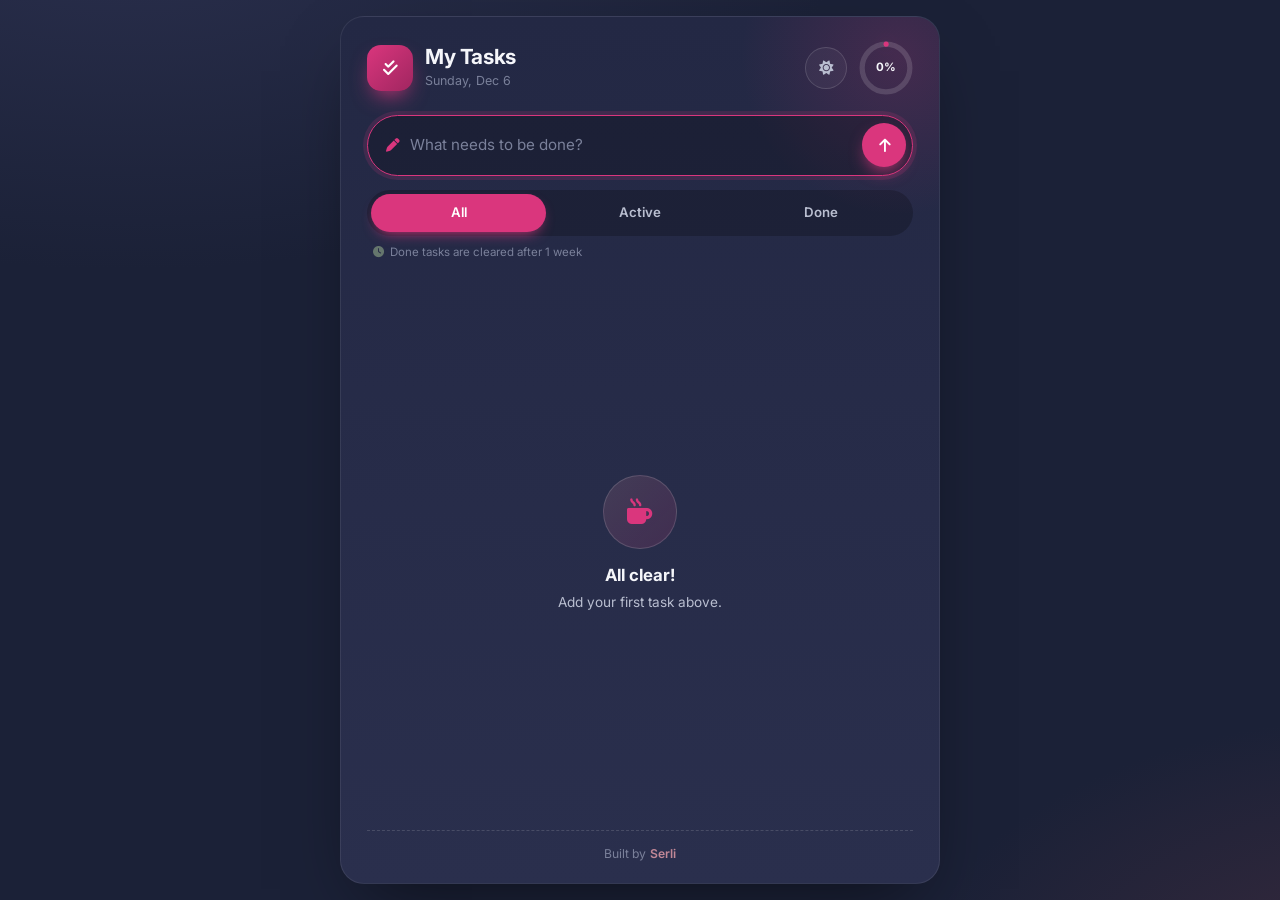
==== index.html @ 44949168 "feat(theme): added light/dark toggle with system preference support" ====
<!doctype html>
<html lang="en">
  <head>
    <meta charset="UTF-8" />
    <meta name="viewport" content="width=device-width, initial-scale=1.0" />
    <meta name="theme-color" content="#1b2137" />
    <meta
      name="description"
      content="A beautifully simple to-do list to organize your day."
    />
    <title>To-Do · Organize your day</title>

    <!-- Apply saved theme (or system preference) before paint to avoid FOUC -->
    <script>
      (function () {
        try {
          var saved = localStorage.getItem("theme");
          var prefersLight = window.matchMedia(
            "(prefers-color-scheme: dark)",
          ).matches;
          document.documentElement.dataset.theme =
            saved || (prefersLight ? "light" : "dark");
        } catch (e) {
          document.documentElement.dataset.theme = "dark";
        }
      })();
    </script>

    <link rel="preconnect" href="https://fonts.googleapis.com" />
    <link rel="preconnect" href="https://fonts.gstatic.com" crossorigin />
    <link
      href="https://fonts.googleapis.com/css2?family=Inter:wght@400;500;600;700;800&display=swap"
      rel="stylesheet"
    />
    <link
      rel="stylesheet"
      href="https://cdnjs.cloudflare.com/ajax/libs/font-awesome/6.5.0/css/all.min.css"
    />
    <link rel="stylesheet" href="./assets/css/style.css" />
  </head>
  <body>
    <main class="card">
      <header class="card__header">
        <div class="brand">
          <div class="brand__icon" aria-hidden="true">
            <i class="fas fa-check-double"></i>
          </div>
          <div>
            <h1>My Tasks</h1>
            <p class="brand__subtitle" id="today-label">
              Let's get things done
            </p>
          </div>
        </div>

        <div class="header__actions">
          <button
            type="button"
            class="theme-toggle"
            id="theme-toggle"
            aria-label="Toggle theme"
            title="Toggle theme"
          >
            <i class="fas fa-sun theme-toggle__sun" aria-hidden="true"></i>
            <i class="fas fa-moon theme-toggle__moon" aria-hidden="true"></i>
          </button>

          <div class="progress" aria-live="polite">
            <svg viewBox="0 0 36 36" class="progress__ring" aria-hidden="true">
              <circle class="progress__track" cx="18" cy="18" r="15.9" />
              <circle
                class="progress__fill"
                id="progress-fill"
                cx="18"
                cy="18"
                r="15.9"
              />
            </svg>
            <span class="progress__label" id="progress-label">0%</span>
          </div>
        </div>
      </header>

      <form class="composer" id="composer" autocomplete="off">
        <i class="fas fa-pen composer__icon" aria-hidden="true"></i>
        <label for="input-box" class="sr-only">Add new task</label>
        <input
          type="text"
          id="input-box"
          placeholder="What needs to be done?"
          maxlength="100"
          aria-label="Add new task"
        />
        <button type="submit" id="add-btn" aria-label="Add task">
          <i class="fas fa-arrow-up" aria-hidden="true"></i>
        </button>
      </form>

      <nav class="filters" aria-label="Filter tasks">
        <button class="filter is-active" data-filter="all" type="button">
          All
        </button>
        <button class="filter" data-filter="active" type="button">
          Active
        </button>
        <button class="filter" data-filter="completed" type="button">
          Done
        </button>
      </nav>

      <p class="hint">
        <i class="fas fa-clock" aria-hidden="true"></i>
        Done tasks are cleared after 1 week
      </p>

      <ul
        id="list-container"
        class="tasks"
        role="list"
        aria-label="Task list"
      ></ul>

      <div class="empty" id="empty-state" hidden>
        <div class="empty__art" aria-hidden="true">
          <i class="fas fa-mug-hot"></i>
        </div>
        <h2 class="empty__title" id="empty-title">All clear!</h2>
        <p class="empty__text" id="empty-text">Add your first task above.</p>
      </div>

      <footer class="credits">
        <p>
          Built by
          <a
            href="https://github.com/SerliKarapetian/ToDo-list"
            target="_blank"
            rel="noopener noreferrer"
            >Serli</a
          >
        </p>
      </footer>
    </main>

    <script src="./assets/script.js" defer></script>
  </body>
</html>
---- assets/css/style.css ----
/*Tokens - Dark (Default)*/
:root,
[data-theme="dark"] {
  --navy: #1b2137;
  --navy-2: #2a2f4d;
  --sage: #65766d;
  --rose: #c28897;
  --magenta: #da367d;

  --magenta-soft: rgba(218, 54, 125, 0.15);
  --rose-soft: rgba(194, 136, 151, 0.18);
  --line: rgba(255, 255, 255, 0.08);
  --line-strong: rgba(255, 255, 255, 0.14);

  --text: #f5f6fa;
  --text-muted: #b9bed0;
  --text-dim: #7a809a;

  --danger: #ef4a6b;

  /* Surfaces */
  --card-bg: linear-gradient(180deg, #232844 0%, #2a2f4d 100%);
  --surface-soft: rgba(255, 255, 255, 0.04);
  --surface-hover: rgba(255, 255, 255, 0.07);
  --surface-inset: rgba(0, 0, 0, 0.22);
  --check-bg: rgba(255, 255, 255, 0.04);

  /* Page background */
  --page-bg:
    radial-gradient(1200px 600px at 10% -10%, #2a2f4d 0%, transparent 60%),
    radial-gradient(900px 500px at 110% 110%, #3a2a3d 0%, transparent 55%),
    #1b2137;

  --glow-opacity: 0.18;
  --shadow-lg: 0 30px 70px -25px rgba(0, 0, 0, 0.55);

  --radius-sm: 10px;
  --radius-md: 14px;
  --radius-lg: 24px;
  --radius-pill: 999px;

  --ease: cubic-bezier(0.4, 0, 0.2, 1);
  --transition: all 0.25s var(--ease);
}

/*Tokens — Light*/
[data-theme="light"] {
  --navy: #f7f4ee;
  --navy-2: #ffffff;
  --sage: #5c7367;
  --rose: #b76c7f;
  --magenta: #c9266d;

  --magenta-soft: rgba(201, 38, 109, 0.12);
  --rose-soft: rgba(183, 108, 127, 0.14);
  --line: rgba(27, 33, 55, 0.08);
  --line-strong: rgba(27, 33, 55, 0.14);

  --text: #1b2137;
  --text-muted: #5b6479;
  --text-dim: #8a93a6;

  --danger: #d93a5c;

  --card-bg: linear-gradient(180deg, #ffffff 0%, #fbf8f3 100%);
  --surface-soft: rgba(27, 33, 55, 0.035);
  --surface-hover: rgba(27, 33, 55, 0.06);
  --surface-inset: rgba(27, 33, 55, 0.06);
  --check-bg: #ffffff;

  --page-bg:
    radial-gradient(1200px 600px at 10% -10%, #fdf1e0 0%, transparent 60%),
    radial-gradient(900px 500px at 110% 110%, #f7dfe6 0%, transparent 55%),
    #f3efe6;

  --glow-opacity: 0.1;
  --shadow-lg: 0 30px 70px -25px rgba(27, 33, 55, 0.22);
}

/*Reset & Base*/
*,
*::before,
*::after {
  margin: 0;
  padding: 0;
  box-sizing: border-box;
}

[hidden] {
  display: none !important;
}

html,
body {
  height: 100%;
}

body {
  font-family:
    "Inter",
    -apple-system,
    BlinkMacSystemFont,
    "Segoe UI",
    sans-serif;
  font-size: 15px;
  color: var(--text);
  line-height: 1.5;
  height: 100vh;
  height: 100dvh;
  padding: 16px;
  display: flex;
  align-items: center;
  justify-content: center;
  overflow: hidden;
  background: var(--page-bg);
  -webkit-font-smoothing: antialiased;
  text-rendering: optimizeLegibility;
}

.sr-only {
  position: absolute;
  width: 1px;
  height: 1px;
  padding: 0;
  margin: -1px;
  overflow: hidden;
  clip: rect(0, 0, 0, 0);
  white-space: nowrap;
  border: 0;
}

button {
  font: inherit;
  cursor: pointer;
  border: none;
  background: none;
  color: inherit;
}

a {
  color: var(--magenta);
}

/*Card*/
.card {
  position: relative;
  width: 100%;
  max-width: 600px;
  height: 100%;
  max-height: 100%;
  background: var(--card-bg);
  border: 1px solid var(--line);
  border-radius: var(--radius-lg);
  box-shadow: var(--shadow-lg);
  padding: 24px 26px 20px;
  display: flex;
  flex-direction: column;
  overflow: hidden;
  animation: cardIn 0.5s var(--ease) both;
}

.card::before {
  content: "";
  position: absolute;
  top: -120px;
  right: -120px;
  width: 320px;
  height: 320px;
  background: radial-gradient(circle, var(--magenta) 0%, transparent 70%);
  opacity: var(--glow-opacity);
  pointer-events: none;
  transition: opacity 0.35s var(--ease);
}

@keyframes cardIn {
  from {
    opacity: 0;
    transform: translateY(18px) scale(0.98);
  }
  to {
    opacity: 1;
    transform: translateY(0) scale(1);
  }
}

/*Header*/
.card__header {
  display: flex;
  align-items: center;
  justify-content: space-between;
  gap: 16px;
  margin-bottom: 20px;
  position: relative;
  flex-shrink: 0;
}

.brand {
  display: flex;
  align-items: center;
  gap: 12px;
  min-width: 0;
}

.brand__icon {
  width: 46px;
  height: 46px;
  border-radius: var(--radius-md);
  background: linear-gradient(135deg, var(--magenta), #a02660);
  color: #fff;
  display: grid;
  place-items: center;
  font-size: 1.05rem;
  box-shadow: 0 10px 22px -8px var(--magenta);
  flex-shrink: 0;
}

.brand h1 {
  font-size: 1.3rem;
  font-weight: 700;
  letter-spacing: -0.02em;
  color: var(--text);
  line-height: 1.2;
}

.brand__subtitle {
  font-size: 0.78rem;
  color: var(--text-dim);
  margin-top: 2px;
}

.header__actions {
  display: flex;
  align-items: center;
  gap: 12px;
  flex-shrink: 0;
}

/*Theme toggle*/
.theme-toggle {
  position: relative;
  width: 42px;
  height: 42px;
  border-radius: 50%;
  background: var(--surface-soft);
  border: 1px solid var(--line-strong);
  color: var(--text-muted);
  display: grid;
  place-items: center;
  transition: var(--transition);
  cursor: pointer;
  overflow: hidden;
}

.theme-toggle:hover {
  background: var(--surface-hover);
  color: var(--text);
  transform: translateY(-1px) rotate(-8deg);
}

.theme-toggle:active {
  transform: translateY(0) rotate(0);
}

.theme-toggle i {
  position: absolute;
  font-size: 0.9rem;
  transition:
    transform 0.4s var(--ease),
    opacity 0.3s var(--ease);
}

/* Dark theme: show sun (click → switch to light) */
[data-theme="dark"] .theme-toggle__sun,
:root:not([data-theme]) .theme-toggle__sun {
  transform: translateY(0) rotate(0);
  opacity: 1;
}
[data-theme="dark"] .theme-toggle__moon,
:root:not([data-theme]) .theme-toggle__moon {
  transform: translateY(20px) rotate(90deg);
  opacity: 0;
}

/* Light theme: show moon (click → switch to dark) */
[data-theme="light"] .theme-toggle__sun {
  transform: translateY(-20px) rotate(-90deg);
  opacity: 0;
}
[data-theme="light"] .theme-toggle__moon {
  transform: translateY(0) rotate(0);
  opacity: 1;
}

/*Progress ring*/
.progress {
  position: relative;
  width: 54px;
  height: 54px;
  flex-shrink: 0;
}

.progress__ring {
  width: 100%;
  height: 100%;
  transform: rotate(-90deg);
  overflow: visible;
}

.progress__track {
  fill: none;
  stroke: var(--line-strong);
  stroke-width: 3.5;
}

.progress__fill {
  fill: none;
  stroke: var(--magenta);
  stroke-width: 3.5;
  stroke-linecap: round;
  /* NOTE: no stroke-dasharray here — JS drives it via inline style */
  transition: stroke-dasharray 0.6s var(--ease);
  filter: drop-shadow(0 0 4px var(--magenta-soft));
}

.progress__label {
  position: absolute;
  inset: 0;
  display: grid;
  place-items: center;
  font-size: 0.72rem;
  font-weight: 700;
  color: var(--text);
  letter-spacing: -0.02em;
  pointer-events: none;
}

/*Composer*/
.composer {
  display: flex;
  align-items: center;
  background: var(--surface-inset);
  border: 1.5px solid var(--line-strong);
  border-radius: var(--radius-pill);
  padding: 6px 6px 6px 18px;
  transition: var(--transition);
  margin-bottom: 14px;
  position: relative;
  flex-shrink: 0;
}

.composer:focus-within {
  border-color: var(--magenta);
  box-shadow: 0 0 0 4px var(--magenta-soft);
}

.composer__icon {
  color: var(--text-dim);
  font-size: 0.85rem;
  margin-right: 10px;
  transition: color 0.2s var(--ease);
}

.composer:focus-within .composer__icon {
  color: var(--magenta);
}

#input-box {
  flex: 1;
  border: none;
  outline: none;
  background: transparent;
  padding: 12px 0;
  font: inherit;
  font-size: 0.95rem;
  color: var(--text);
  min-width: 0;
}

#input-box::placeholder {
  color: var(--text-dim);
}

#add-btn {
  width: 44px;
  height: 44px;
  border-radius: 50%;
  background: var(--magenta);
  color: #fff;
  display: grid;
  place-items: center;
  font-size: 0.95rem;
  flex-shrink: 0;
  transition: var(--transition);
  box-shadow: 0 8px 18px -6px var(--magenta);
}

#add-btn:hover {
  background: #ec4b8e;
  transform: scale(1.06);
}

#add-btn:active {
  transform: scale(0.95);
}

/*Filters + hint*/
.filters {
  display: flex;
  gap: 6px;
  padding: 4px;
  background: var(--surface-inset);
  border-radius: var(--radius-pill);
  margin-bottom: 8px;
  flex-shrink: 0;
}

.filter {
  flex: 1;
  padding: 9px 12px;
  font-size: 0.83rem;
  font-weight: 600;
  color: var(--text-muted);
  border-radius: var(--radius-pill);
  transition: var(--transition);
  text-align: center;
}

.filter:hover {
  color: var(--text);
  background: var(--surface-hover);
}

.filter.is-active {
  background: var(--magenta);
  color: #fff;
  box-shadow: 0 6px 14px -6px var(--magenta);
}

.hint {
  display: flex;
  align-items: center;
  gap: 6px;
  font-size: 0.72rem;
  color: var(--text-dim);
  padding: 0 6px;
  margin-bottom: 12px;
  flex-shrink: 0;
}

.hint i {
  color: var(--sage);
  font-size: 0.7rem;
}

/*Task list — the only scrollable region*/
.tasks {
  list-style: none;
  display: flex;
  flex-direction: column;
  gap: 8px;
  flex: 1;
  min-height: 0;
  overflow-y: auto;
  padding-right: 4px;
  margin-right: -4px;
  scrollbar-width: thin;
  scrollbar-color: var(--line-strong) transparent;
}

.tasks::-webkit-scrollbar {
  width: 6px;
}

.tasks::-webkit-scrollbar-thumb {
  background: var(--line-strong);
  border-radius: var(--radius-pill);
}

.tasks:empty {
  display: none;
}

/*Task*/
.task {
  display: flex;
  align-items: center;
  gap: 12px;
  padding: 12px 12px 12px 14px;
  background: var(--surface-soft);
  border: 1px solid var(--line);
  border-radius: var(--radius-md);
  cursor: pointer;
  transition: var(--transition);
  animation: taskIn 0.3s var(--ease) both;
  word-break: break-word;
}

@keyframes taskIn {
  from {
    opacity: 0;
    transform: translateY(-6px);
  }
  to {
    opacity: 1;
    transform: translateY(0);
  }
}

.task:hover {
  background: var(--surface-hover);
  border-color: var(--line-strong);
  transform: translateY(-1px);
}

/* Custom checkbox */
.task__check {
  position: relative;
  width: 22px;
  height: 22px;
  border-radius: 50%;
  border: 2px solid var(--text-dim);
  background: var(--check-bg);
  flex-shrink: 0;
  transition: var(--transition);
  display: grid;
  place-items: center;
}

.task__check::after {
  content: "";
  width: 10px;
  height: 6px;
  border-left: 2px solid #fff;
  border-bottom: 2px solid #fff;
  transform: rotate(-45deg) scale(0);
  transition: transform 0.2s var(--ease);
  margin-top: -2px;
}

.task:hover .task__check {
  border-color: var(--magenta);
}

.task.checked .task__check {
  background: var(--magenta);
  border-color: var(--magenta);
}

.task.checked .task__check::after {
  transform: rotate(-45deg) scale(1);
}

.task__text {
  flex: 1;
  font-size: 0.94rem;
  color: var(--text);
  line-height: 1.4;
}

.task.checked .task__text {
  color: var(--text-dim);
  text-decoration: line-through;
  text-decoration-thickness: 1.5px;
}

/* Delete button */
.task__delete {
  width: 32px;
  height: 32px;
  border-radius: 50%;
  display: grid;
  place-items: center;
  color: var(--text-dim);
  font-size: 0.85rem;
  opacity: 0;
  transition: var(--transition);
  flex-shrink: 0;
}

.task:hover .task__delete,
.task:focus-within .task__delete {
  opacity: 1;
}

.task__delete:hover {
  background: rgba(239, 74, 107, 0.15);
  color: var(--danger);
  transform: rotate(8deg);
}

/*Empty state*/
.empty {
  flex: 1;
  display: flex;
  flex-direction: column;
  align-items: center;
  justify-content: center;
  text-align: center;
  padding: 24px 16px;
  animation: taskIn 0.4s var(--ease) both;
}

.empty__art {
  width: 74px;
  height: 74px;
  margin: 0 auto 14px;
  border-radius: 50%;
  background: linear-gradient(135deg, var(--rose-soft), var(--magenta-soft));
  color: var(--magenta);
  display: grid;
  place-items: center;
  font-size: 1.6rem;
  border: 1px solid var(--line-strong);
}

.empty__title {
  font-size: 1.05rem;
  font-weight: 700;
  color: var(--text);
  margin-bottom: 4px;
}

.empty__text {
  font-size: 0.85rem;
  color: var(--text-muted);
}

/*Credits (inside card footer)*/
.credits {
  margin-top: 16px;
  padding-top: 14px;
  border-top: 1px dashed var(--line-strong);
  text-align: center;
  font-size: 0.76rem;
  color: var(--text-dim);
  letter-spacing: 0.01em;
  flex-shrink: 0;
}

.credits p {
  margin: 0;
}

.credits a {
  color: var(--rose);
  font-weight: 600;
  text-decoration: none;
  transition: var(--transition);
  border-bottom: 1px solid transparent;
}

.credits a:hover {
  color: var(--magenta);
  border-bottom-color: var(--magenta);
}

.credits a:focus-visible {
  outline: 2px solid var(--magenta);
  outline-offset: 2px;
  border-radius: 3px;
}

/*Focus visible*/
:focus-visible {
  outline: 2px solid var(--magenta);
  outline-offset: 2px;
  border-radius: var(--radius-sm);
}

/*Notifications*/
.notification {
  position: fixed;
  top: 20px;
  right: 20px;
  display: flex;
  align-items: center;
  gap: 14px;
  padding: 12px 12px 12px 18px;
  border-radius: var(--radius-md);
  color: #fff;
  font-size: 0.85rem;
  font-weight: 600;
  z-index: 1000;
  box-shadow: 0 14px 30px -12px rgba(0, 0, 0, 0.5);
  transform: translateY(-16px) scale(0.96);
  opacity: 0;
  transition:
    transform 0.3s var(--ease),
    opacity 0.3s var(--ease);
  pointer-events: none;
  overflow: hidden;
}

.notification.is-visible {
  transform: translateY(0) scale(1);
  opacity: 1;
  pointer-events: auto;
}

.notification--success {
  background: var(--sage);
}

.notification--error {
  background: var(--danger);
}

.notification__message {
  flex: 1;
}

.notification__action {
  font-size: 0.78rem;
  font-weight: 700;
  text-transform: uppercase;
  letter-spacing: 0.05em;
  color: #fff;
  padding: 6px 12px;
  border-radius: var(--radius-sm);
  background: rgba(255, 255, 255, 0.18);
  border: 1px solid rgba(255, 255, 255, 0.28);
  transition: var(--transition);
  cursor: pointer;
  white-space: nowrap;
}

.notification__action:hover {
  background: rgba(255, 255, 255, 0.32);
  transform: translateY(-1px);
}

.notification__action:active {
  transform: translateY(0);
}

.notification__action:focus-visible {
  outline: 2px solid #fff;
  outline-offset: 2px;
}

/* Thin timer bar showing time left to undo */
.notification__timer {
  position: absolute;
  left: 0;
  bottom: 0;
  height: 3px;
  width: 100%;
  background: rgba(255, 255, 255, 0.55);
  animation: toastTimer 5s linear forwards;
}

@keyframes toastTimer {
  from {
    width: 100%;
  }
  to {
    width: 0%;
  }
}

/*Smooth theme transitions*/
body,
.card,
.task,
.composer,
.filters,
.notification,
.theme-toggle,
.hint,
.credits,
.empty__art,
.filter,
.task__check {
  transition:
    background-color 0.35s var(--ease),
    border-color 0.35s var(--ease),
    color 0.35s var(--ease);
}

/*Responsive*/
@media (max-width: 600px) {
  body {
    padding: 12px;
  }

  .card {
    padding: 20px 18px 16px;
    border-radius: 20px;
  }

  .brand__icon {
    width: 40px;
    height: 40px;
  }

  .brand h1 {
    font-size: 1.15rem;
  }

  .theme-toggle {
    width: 38px;
    height: 38px;
  }

  .progress {
    width: 48px;
    height: 48px;
  }

  .filter {
    font-size: 0.78rem;
    padding: 8px;
  }

  /* Always show delete on touch devices */
  .task__delete {
    opacity: 1;
  }

  .notification {
    left: 12px;
    right: 12px;
    top: 12px;
  }

  .notification__action {
    font-size: 0.72rem;
    padding: 5px 10px;
  }
}

/*Reduced motion*/
@media (prefers-reduced-motion: reduce) {
  *,
  *::before,
  *::after {
    animation-duration: 0.001ms !important;
    animation-iteration-count: 1 !important;
    transition-duration: 0.001ms !important;
  }
  .notification__timer {
    animation: none;
    width: 0;
  }
}
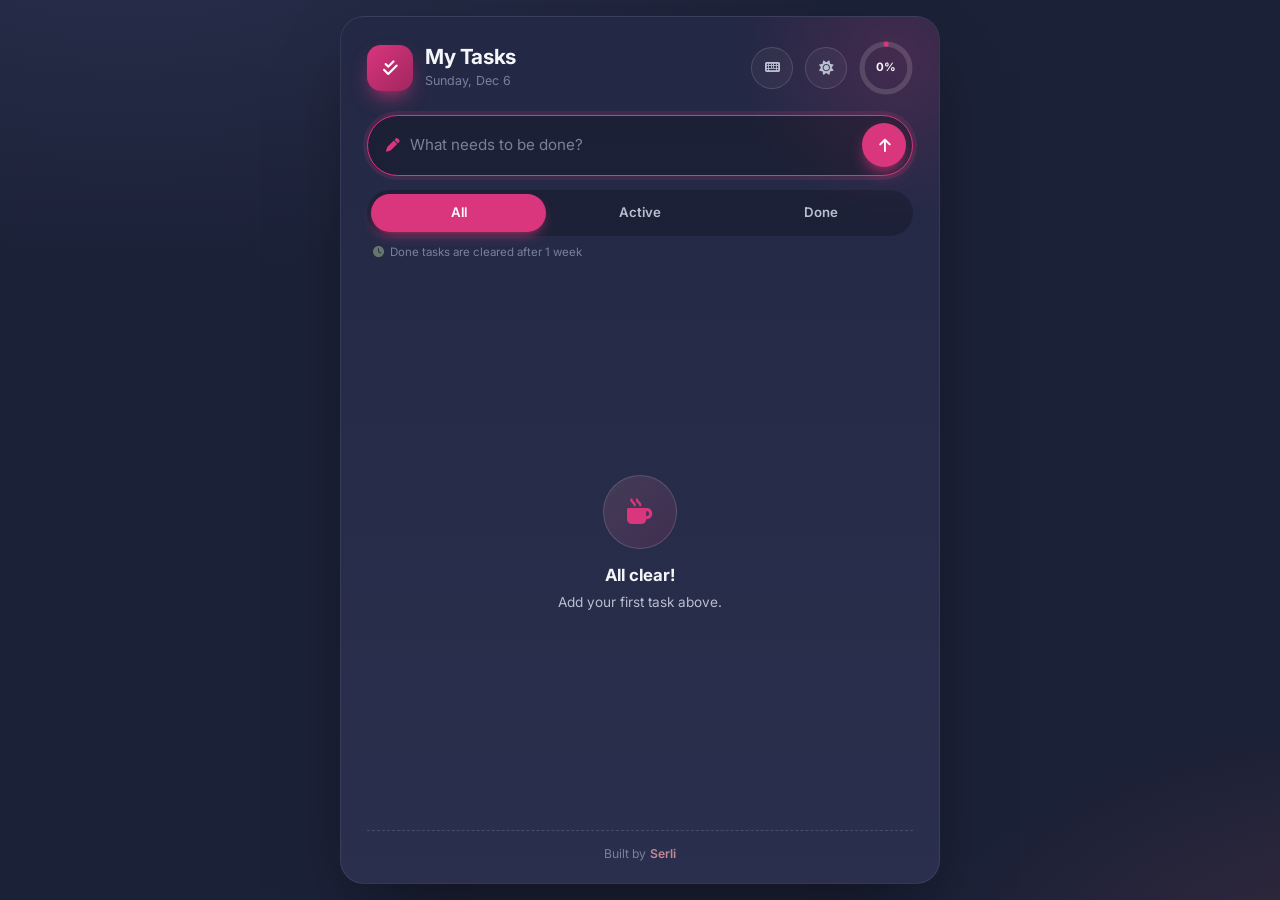
==== commit 1a12a18a: "style(shortcuts/tasks): wide 3-column rectangle cheatsheet, select tasks +  clear on outside click" ====
--- a/index.html
+++ b/index.html
@@ -56,6 +56,15 @@
         <div class="header__actions">
           <button
             type="button"
+            class="icon-btn"
+            id="shortcuts-btn"
+            aria-label="Keyboard shortcuts"
+            title="Keyboard shortcuts (?)"
+          >
+            <i class="fas fa-keyboard" aria-hidden="true"></i>
+          </button>
+          <button
+            type="button"
             class="theme-toggle"
             id="theme-toggle"
             aria-label="Toggle theme"
@@ -140,6 +149,86 @@
         </p>
       </footer>
     </main>
+    <!-- Keyboard shortcuts cheatsheet -->
+    <div
+      class="shortcuts"
+      id="shortcuts"
+      hidden
+      role="dialog"
+      aria-modal="true"
+      aria-labelledby="shortcuts-title"
+    >
+      <div class="shortcuts__backdrop" data-close></div>
+      <div class="shortcuts__panel">
+        <header class="shortcuts__header">
+          <h2 id="shortcuts-title">Keyboard shortcuts</h2>
+          <button
+            type="button"
+            class="shortcuts__close"
+            data-close
+            aria-label="Close"
+          >
+            <i class="fas fa-times" aria-hidden="true"></i>
+          </button>
+        </header>
+
+        <div class="shortcuts__grid">
+          <div class="shortcuts__group">
+            <h3>Navigation</h3>
+            <div class="shortcuts__row">
+              <span class="shortcuts__keys"><kbd>J</kbd><kbd>↓</kbd></span>
+              <span>Next task</span>
+            </div>
+            <div class="shortcuts__row">
+              <span class="shortcuts__keys"><kbd>K</kbd><kbd>↑</kbd></span>
+              <span>Previous task</span>
+            </div>
+            <div class="shortcuts__row">
+              <span class="shortcuts__keys"><kbd>Esc</kbd></span>
+              <span>Clear selection / cancel</span>
+            </div>
+          </div>
+
+          <div class="shortcuts__group">
+            <h3>Actions</h3>
+            <div class="shortcuts__row">
+              <span class="shortcuts__keys"><kbd>N</kbd><kbd>/</kbd></span>
+              <span>New task</span>
+            </div>
+            <div class="shortcuts__row">
+              <span class="shortcuts__keys"><kbd>E</kbd></span>
+              <span>Edit selected</span>
+            </div>
+            <div class="shortcuts__row">
+              <span class="shortcuts__keys"
+                ><kbd>X</kbd><kbd>Space</kbd></span
+              >
+              <span>Toggle done</span>
+            </div>
+            <div class="shortcuts__row">
+              <span class="shortcuts__keys"><kbd>Del</kbd></span>
+              <span>Delete selected</span>
+            </div>
+          </div>
+
+          <div class="shortcuts__group">
+            <h3>Global</h3>
+            <div class="shortcuts__row">
+              <span class="shortcuts__keys"><kbd>Ctrl + K</kbd></span>
+              <span>Focus composer</span>
+            </div>
+            <div class="shortcuts__row">
+              <span class="shortcuts__keys"><kbd>Ctrl + Z</kbd></span>
+              <span>Undo delete</span>
+            </div>
+            <div class="shortcuts__row">
+              <span class="shortcuts__keys"><kbd>?</kbd></span>
+              <span>Show shortcuts</span>
+            </div>
+          </div>
+        </div>
+      </div>
+    </div>
 
     <script src="./assets/script.js" defer></script>
   </body>
--- a/assets/css/style.css
+++ b/assets/css/style.css
@@ -563,29 +563,70 @@
   text-decoration-thickness: 1.5px;
 }
 
-/* Delete button */
-.task__delete {
+/*Task row actions (edit + delete)*/
+.task__actions {
+  display: flex;
+  align-items: center;
+  gap: 4px;
+  flex-shrink: 0;
+}
+
+.task__action {
   width: 32px;
   height: 32px;
   border-radius: 50%;
   display: grid;
   place-items: center;
   color: var(--text-dim);
-  font-size: 0.85rem;
+  font-size: 0.82rem;
   opacity: 0;
   transition: var(--transition);
   flex-shrink: 0;
 }
 
-.task:hover .task__delete,
-.task:focus-within .task__delete {
+.task:hover .task__action,
+.task:focus-within .task__action {
   opacity: 1;
 }
 
+.task__action:focus-visible {
+  opacity: 1;
+  outline: 2px solid var(--magenta);
+  outline-offset: 2px;
+}
+
+/* Edit button — magenta on hover */
+.task__edit-btn:hover {
+  background: var(--magenta-soft);
+  color: var(--magenta);
+  transform: rotate(-8deg);
+}
+
+/* Delete button — red on hover */
 .task__delete:hover {
   background: rgba(239, 74, 107, 0.15);
   color: var(--danger);
   transform: rotate(8deg);
+}
+
+/*Inline edit input*/
+.task.is-editing {
+  cursor: default;
+}
+
+.task__edit {
+  flex: 1;
+  min-width: 0;
+  padding: 4px 8px;
+  font: inherit;
+  font-size: 0.94rem;
+  color: var(--text);
+  background: var(--surface-inset);
+  border: 1.5px solid var(--magenta);
+  border-radius: var(--radius-sm);
+  outline: none;
+  box-shadow: 0 0 0 3px var(--magenta-soft);
+  line-height: 1.4;
 }
 
 /*Empty state*/
@@ -812,8 +853,8 @@
     padding: 8px;
   }
 
-  /* Always show delete on touch devices */
-  .task__delete {
+  /* Always show action btns on touch devices */
+  .task__action {
     opacity: 1;
   }
 
@@ -843,3 +884,202 @@
     width: 0;
   }
 }
+
+/* Icon buttons (header) */
+.icon-btn {
+  width: 42px;
+  height: 42px;
+  border-radius: 50%;
+  background: var(--surface-soft);
+  border: 1px solid var(--line-strong);
+  color: var(--text-muted);
+  display: grid;
+  place-items: center;
+  font-size: 0.85rem;
+  transition: var(--transition);
+  cursor: pointer;
+  flex-shrink: 0;
+}
+
+.icon-btn:hover {
+  background: var(--surface-hover);
+  color: var(--text);
+  transform: translateY(-1px);
+}
+
+.icon-btn:active {
+  transform: translateY(0);
+}
+
+/* Selected task (keyboard navigation) */
+.task.is-selected {
+  background: var(--magenta-soft);
+  border-color: var(--magenta);
+  box-shadow: 0 0 0 1px var(--magenta-soft);
+}
+
+.task.is-selected .task__action {
+  opacity: 1;
+}
+
+.task.is-selected .task__text {
+  color: var(--text);
+}
+.task.is-selected.checked .task__text {
+  color: var(--text-muted);
+}
+
+/* Shortcuts cheatsheet (wide rectangle) */
+.shortcuts {
+  position: fixed;
+  inset: 0;
+  z-index: 1100;
+  display: grid;
+  place-items: center;
+  padding: 20px;
+}
+
+.shortcuts__backdrop {
+  position: absolute;
+  inset: 0;
+  background: rgba(0, 0, 0, 0.55);
+  backdrop-filter: blur(6px);
+  -webkit-backdrop-filter: blur(6px);
+  animation: fadeIn 0.2s var(--ease) both;
+}
+
+.shortcuts__panel {
+  position: relative;
+  width: 100%;
+  max-width: 780px; 
+  max-height: calc(100dvh - 40px);
+  overflow-y: auto;
+  background: var(--card-bg);
+  border: 1px solid var(--line-strong);
+  border-radius: var(--radius-lg);
+  box-shadow: var(--shadow-lg);
+  padding: 22px 26px 20px;
+  animation: cardIn 0.3s var(--ease) both;
+}
+
+.shortcuts__header {
+  display: flex;
+  align-items: center;
+  justify-content: space-between;
+  margin-bottom: 16px;
+  padding-bottom: 14px;
+  border-bottom: 1px dashed var(--line-strong);
+}
+
+.shortcuts__header h2 {
+  font-size: 1.05rem;
+  font-weight: 700;
+  color: var(--text);
+  letter-spacing: -0.01em;
+}
+
+.shortcuts__close {
+  width: 32px;
+  height: 32px;
+  border-radius: 50%;
+  display: grid;
+  place-items: center;
+  color: var(--text-dim);
+  font-size: 0.85rem;
+  transition: var(--transition);
+}
+
+.shortcuts__close:hover {
+  background: var(--surface-hover);
+  color: var(--danger);
+  transform: rotate(90deg);
+}
+
+/* 3 columns side-by-side, wrapping to 2 then 1 on small screens */
+.shortcuts__grid {
+  display: grid;
+  grid-template-columns: repeat(3, minmax(0, 1fr));
+  gap: 8px 28px;
+}
+
+.shortcuts__group {
+  min-width: 0;
+}
+
+.shortcuts__group h3 {
+  font-size: 0.68rem;
+  font-weight: 700;
+  text-transform: uppercase;
+  letter-spacing: 0.08em;
+  color: var(--text-dim);
+  margin-bottom: 8px;
+}
+
+/* Each row: keys column (fixed width) + label (flexible) */
+.shortcuts__row {
+  display: grid;
+  grid-template-columns: 88px 1fr;
+  align-items: center;
+  gap: 10px;
+  padding: 5px 0;
+  font-size: 0.84rem;
+  color: var(--text-muted);
+  line-height: 1.3;
+}
+
+.shortcuts__keys {
+  display: inline-flex;
+  flex-wrap: wrap;
+  gap: 4px;
+}
+
+.shortcuts__row kbd {
+  display: inline-grid;
+  place-items: center;
+  min-width: 26px;
+  height: 24px;
+  padding: 0 7px;
+  font-family: inherit;
+  font-size: 0.68rem;
+  font-weight: 700;
+  color: var(--text);
+  background: var(--surface-soft);
+  border: 1px solid var(--line-strong);
+  border-bottom-width: 2px;
+  border-radius: 6px;
+  letter-spacing: 0.02em;
+  white-space: nowrap;
+}
+
+@keyframes fadeIn {
+  from {
+    opacity: 0;
+  }
+  to {
+    opacity: 1;
+  }
+}
+
+/* Responsive: collapse to 2 columns, then 1 */
+@media (max-width: 700px) {
+  .shortcuts__grid {
+    grid-template-columns: repeat(2, minmax(0, 1fr));
+  }
+}
+
+@media (max-width: 480px) {
+  .shortcuts__grid {
+    grid-template-columns: 1fr;
+  }
+  .shortcuts__panel {
+    padding: 18px 18px 16px;
+  }
+}
+
+/* Mobile icon button */
+@media (max-width: 600px) {
+  .icon-btn {
+    width: 38px;
+    height: 38px;
+  }
+}
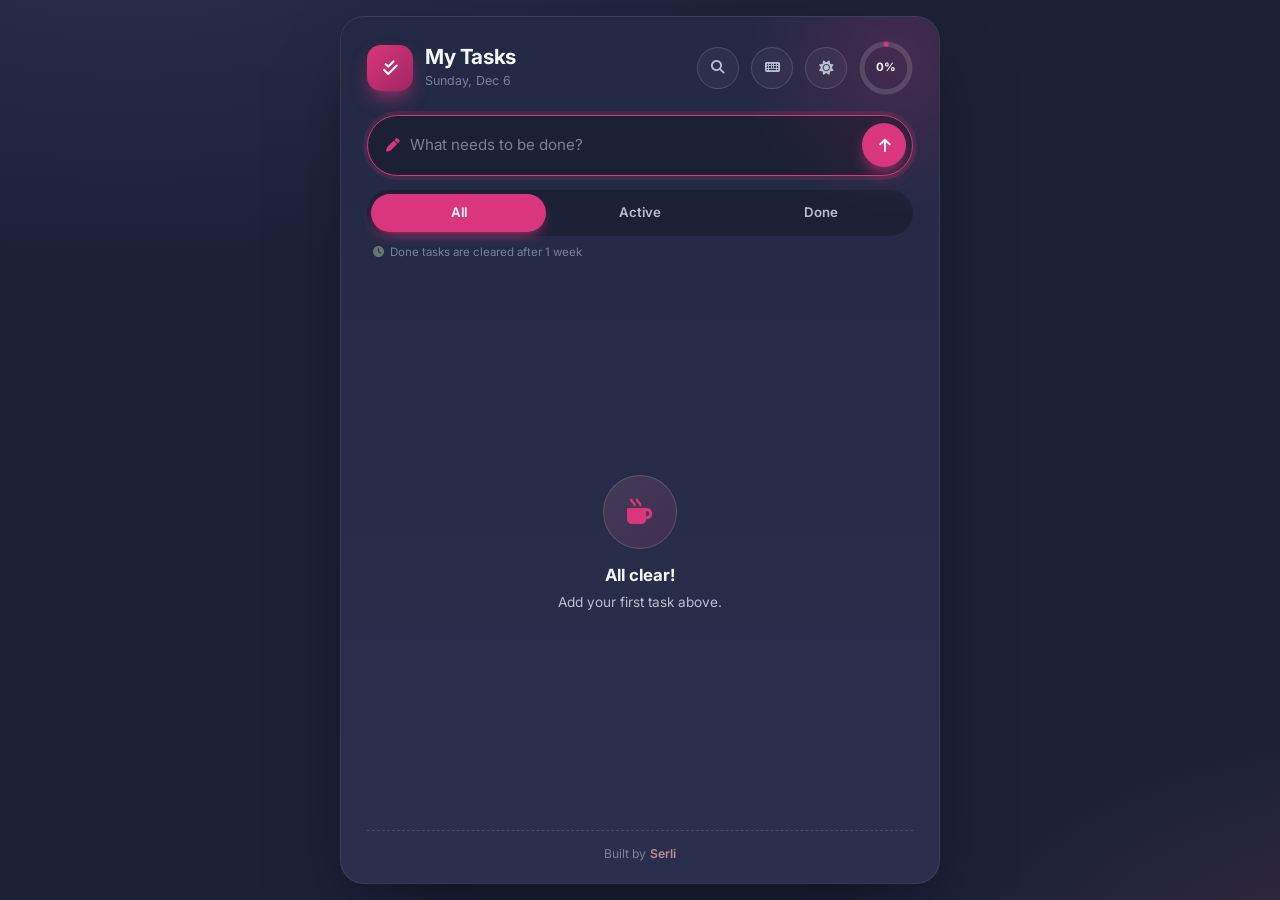
==== commit ff41ebe1: "feat(search): live, accent-insensitive task search, hidden by default opened by clicking on search b" ====
--- a/index.html
+++ b/index.html
@@ -54,6 +54,17 @@
         </div>
 
         <div class="header__actions">
+          <!-- search btn -->
+          <button
+            type="button"
+            class="icon-btn"
+            id="search-btn"
+            aria-label="Search tasks"
+            title="Search (/)"
+          >
+            <i class="fas fa-magnifying-glass" aria-hidden="true"></i>
+          </button>
+          <!-- shortcuts btn -->
           <button
             type="button"
             class="icon-btn"
@@ -63,6 +74,7 @@
           >
             <i class="fas fa-keyboard" aria-hidden="true"></i>
           </button>
+          <!-- theme btn -->
           <button
             type="button"
             class="theme-toggle"
@@ -73,7 +85,7 @@
             <i class="fas fa-sun theme-toggle__sun" aria-hidden="true"></i>
             <i class="fas fa-moon theme-toggle__moon" aria-hidden="true"></i>
           </button>
-
+          <!-- progress bar -->
           <div class="progress" aria-live="polite">
             <svg viewBox="0 0 36 36" class="progress__ring" aria-hidden="true">
               <circle class="progress__track" cx="18" cy="18" r="15.9" />
@@ -89,7 +101,7 @@
           </div>
         </div>
       </header>
-
+      <!-- new task input -->
       <form class="composer" id="composer" autocomplete="off">
         <i class="fas fa-pen composer__icon" aria-hidden="true"></i>
         <label for="input-box" class="sr-only">Add new task</label>
@@ -104,7 +116,29 @@
           <i class="fas fa-arrow-up" aria-hidden="true"></i>
         </button>
       </form>
-
+      <!-- search -->
+      <div class="search" id="search-bar" hidden>
+        <i class="fas fa-magnifying-glass search__icon" aria-hidden="true"></i>
+        <label for="search-input" class="sr-only">Search tasks</label>
+        <input
+          type="search"
+          id="search-input"
+          class="search__input"
+          placeholder="Search tasks…"
+          autocomplete="off"
+          spellcheck="false"
+        />
+        <button
+          type="button"
+          class="search__clear"
+          id="search-clear"
+          aria-label="Clear search"
+          title="Clear"
+        >
+          <i class="fas fa-times" aria-hidden="true"></i>
+        </button>
+      </div>
+      <!-- filters -->
       <nav class="filters" aria-label="Filter tasks">
         <button class="filter is-active" data-filter="all" type="button">
           All
@@ -200,9 +234,7 @@
               <span>Edit selected</span>
             </div>
             <div class="shortcuts__row">
-              <span class="shortcuts__keys"
-                ><kbd>X</kbd><kbd>Space</kbd></span
-              >
+              <span class="shortcuts__keys"><kbd>X</kbd><kbd>Space</kbd></span>
               <span>Toggle done</span>
             </div>
             <div class="shortcuts__row">
--- a/assets/css/style.css
+++ b/assets/css/style.css
@@ -362,6 +362,98 @@
 
 .composer:focus-within .composer__icon {
   color: var(--magenta);
+}
+/* Search bar (hidden until triggered) */
+.search {
+  display: flex;
+  align-items: center;
+  background: var(--surface-inset);
+  border: 1.5px solid var(--line-strong);
+  border-radius: var(--radius-pill);
+  padding: 4px 6px 4px 16px;
+  margin-bottom: 10px;
+  transition: var(--transition);
+  flex-shrink: 0;
+  animation: taskIn 0.25s var(--ease) both;
+}
+
+.search:focus-within {
+  border-color: var(--magenta);
+  box-shadow: 0 0 0 4px var(--magenta-soft);
+}
+
+.search__icon {
+  color: var(--text-dim);
+  font-size: 0.8rem;
+  margin-right: 10px;
+  transition: color 0.2s var(--ease);
+}
+
+.search:focus-within .search__icon {
+  color: var(--magenta);
+}
+
+.search__input {
+  flex: 1;
+  border: none;
+  outline: none; /* ← no inner outline */
+  box-shadow: none; /* ← no inner glow */
+  background: transparent;
+  padding: 8px 0;
+  font: inherit;
+  font-size: 0.9rem;
+  color: var(--text);
+  min-width: 0;
+}
+
+.search__input:focus,
+.search__input:focus-visible {
+  outline: none;
+  box-shadow: none;
+}
+
+/* Remove native iOS clear button */
+.search__input::-webkit-search-cancel-button {
+  -webkit-appearance: none;
+  appearance: none;
+}
+
+.search__input::placeholder {
+  color: var(--text-dim);
+}
+
+.search__clear {
+  width: 30px;
+  height: 30px;
+  border-radius: 50%;
+  display: grid;
+  place-items: center;
+  color: var(--text-dim);
+  font-size: 0.75rem;
+  transition: var(--transition);
+  flex-shrink: 0;
+  opacity: 0;
+  pointer-events: none;
+}
+
+.search.has-query .search__clear {
+  opacity: 1;
+  pointer-events: auto;
+}
+
+.search__clear:hover {
+  background: var(--surface-hover);
+  color: var(--danger);
+  transform: rotate(90deg);
+}
+
+/* Highlighted match inside a task */
+.task__text mark {
+  background: var(--magenta-soft);
+  color: var(--text);
+  border-radius: 3px;
+  padding: 1px 3px;
+  font-weight: 600;
 }
 
 #input-box {
@@ -951,7 +1043,7 @@
 .shortcuts__panel {
   position: relative;
   width: 100%;
-  max-width: 780px; 
+  max-width: 780px;
   max-height: calc(100dvh - 40px);
   overflow-y: auto;
   background: var(--card-bg);
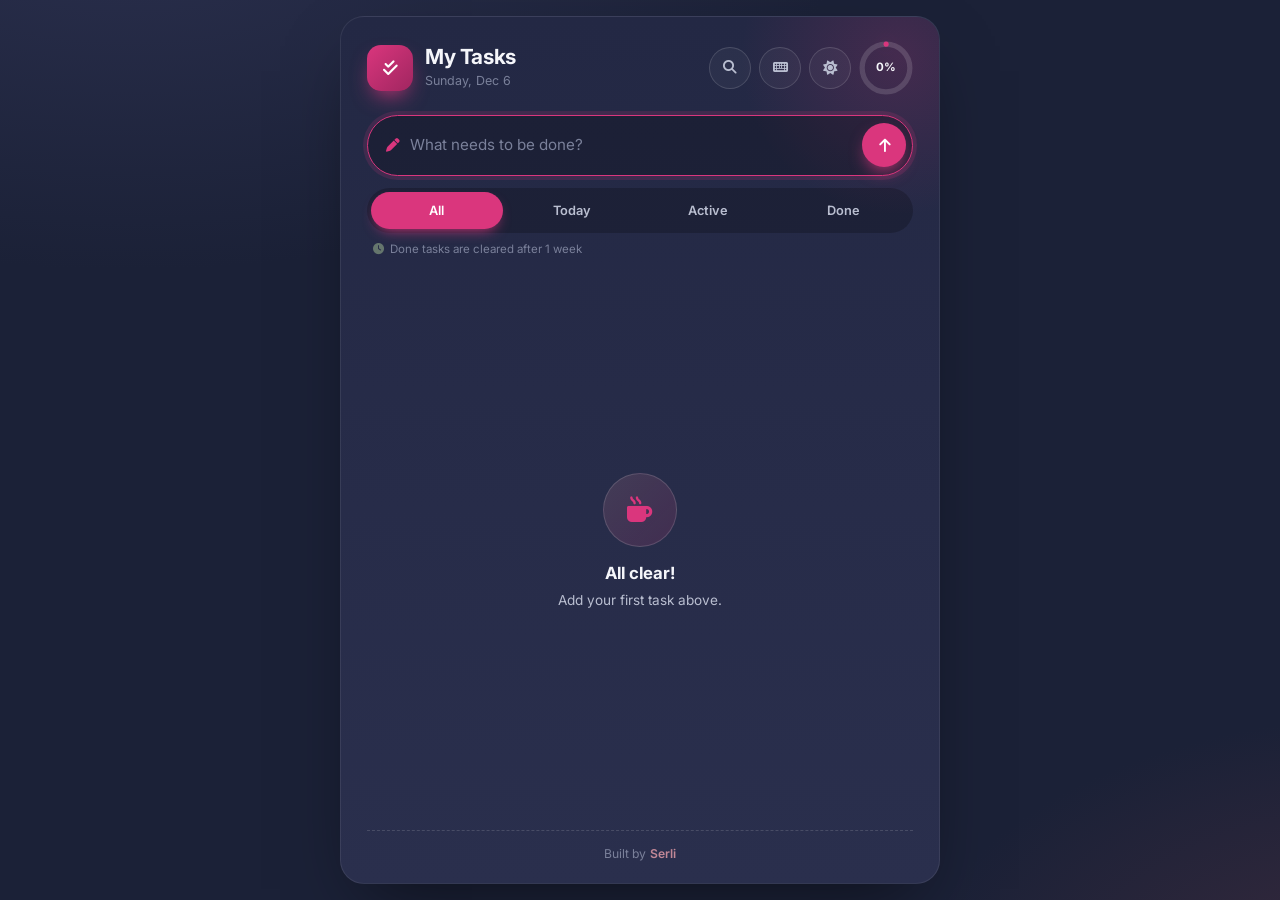
==== commit 1477edaa: "fix(tasks): calendar popover, chip placement, selection, leave delay, today tab" ====
--- a/index.html
+++ b/index.html
@@ -10,7 +10,7 @@
     />
     <title>To-Do · Organize your day</title>
 
-    <!-- Apply saved theme (or system preference) before paint to avoid FOUC -->
+    <!-- Apply saved theme (or system preference) before paint -->
     <script>
       (function () {
         try {
@@ -116,7 +116,8 @@
           <i class="fas fa-arrow-up" aria-hidden="true"></i>
         </button>
       </form>
-      <!-- search -->
+
+      <!-- Search bar (hidden by default; opened via the search button) -->
       <div class="search" id="search-bar" hidden>
         <i class="fas fa-magnifying-glass search__icon" aria-hidden="true"></i>
         <label for="search-input" class="sr-only">Search tasks</label>
@@ -143,6 +144,7 @@
         <button class="filter is-active" data-filter="all" type="button">
           All
         </button>
+        <button class="filter" data-filter="today" type="button">Today</button>
         <button class="filter" data-filter="active" type="button">
           Active
         </button>
@@ -183,6 +185,7 @@
         </p>
       </footer>
     </main>
+
     <!-- Keyboard shortcuts cheatsheet -->
     <div
       class="shortcuts"
@@ -226,8 +229,14 @@
           <div class="shortcuts__group">
             <h3>Actions</h3>
             <div class="shortcuts__row">
-              <span class="shortcuts__keys"><kbd>N</kbd><kbd>/</kbd></span>
+              <span class="shortcuts__keys"><kbd>N</kbd></span>
               <span>New task</span>
+            </div>
+            <div class="shortcuts__row">
+              <span class="shortcuts__keys"
+                ><kbd>/</kbd><kbd>⌘</kbd><kbd>F</kbd></span
+              >
+              <span>Search tasks</span>
             </div>
             <div class="shortcuts__row">
               <span class="shortcuts__keys"><kbd>E</kbd></span>
@@ -245,6 +254,10 @@
 
           <div class="shortcuts__group">
             <h3>Global</h3>
+            <div class="shortcuts__row">
+              <span class="shortcuts__keys"><kbd>T</kbd></span>
+              <span>Go to Today</span>
+            </div>
             <div class="shortcuts__row">
               <span class="shortcuts__keys"><kbd>Ctrl + K</kbd></span>
               <span>Focus composer</span>
--- a/assets/css/style.css
+++ b/assets/css/style.css
@@ -231,8 +231,34 @@
 .header__actions {
   display: flex;
   align-items: center;
-  gap: 12px;
-  flex-shrink: 0;
+  gap: 8px;
+  flex-shrink: 0;
+}
+
+/*Icon buttons*/
+.icon-btn {
+  width: 42px;
+  height: 42px;
+  border-radius: 50%;
+  background: var(--surface-soft);
+  border: 1px solid var(--line-strong);
+  color: var(--text-muted);
+  display: grid;
+  place-items: center;
+  font-size: 0.85rem;
+  transition: var(--transition);
+  cursor: pointer;
+  flex-shrink: 0;
+}
+
+.icon-btn:hover {
+  background: var(--surface-hover);
+  color: var(--text);
+  transform: translateY(-1px);
+}
+
+.icon-btn:active {
+  transform: translateY(0);
 }
 
 /*Theme toggle*/
@@ -317,7 +343,6 @@
   stroke: var(--magenta);
   stroke-width: 3.5;
   stroke-linecap: round;
-  /* NOTE: no stroke-dasharray here — JS drives it via inline style */
   transition: stroke-dasharray 0.6s var(--ease);
   filter: drop-shadow(0 0 4px var(--magenta-soft));
 }
@@ -343,7 +368,7 @@
   border-radius: var(--radius-pill);
   padding: 6px 6px 6px 18px;
   transition: var(--transition);
-  margin-bottom: 14px;
+  margin-bottom: 12px;
   position: relative;
   flex-shrink: 0;
 }
@@ -362,98 +387,6 @@
 
 .composer:focus-within .composer__icon {
   color: var(--magenta);
-}
-/* Search bar (hidden until triggered) */
-.search {
-  display: flex;
-  align-items: center;
-  background: var(--surface-inset);
-  border: 1.5px solid var(--line-strong);
-  border-radius: var(--radius-pill);
-  padding: 4px 6px 4px 16px;
-  margin-bottom: 10px;
-  transition: var(--transition);
-  flex-shrink: 0;
-  animation: taskIn 0.25s var(--ease) both;
-}
-
-.search:focus-within {
-  border-color: var(--magenta);
-  box-shadow: 0 0 0 4px var(--magenta-soft);
-}
-
-.search__icon {
-  color: var(--text-dim);
-  font-size: 0.8rem;
-  margin-right: 10px;
-  transition: color 0.2s var(--ease);
-}
-
-.search:focus-within .search__icon {
-  color: var(--magenta);
-}
-
-.search__input {
-  flex: 1;
-  border: none;
-  outline: none; /* ← no inner outline */
-  box-shadow: none; /* ← no inner glow */
-  background: transparent;
-  padding: 8px 0;
-  font: inherit;
-  font-size: 0.9rem;
-  color: var(--text);
-  min-width: 0;
-}
-
-.search__input:focus,
-.search__input:focus-visible {
-  outline: none;
-  box-shadow: none;
-}
-
-/* Remove native iOS clear button */
-.search__input::-webkit-search-cancel-button {
-  -webkit-appearance: none;
-  appearance: none;
-}
-
-.search__input::placeholder {
-  color: var(--text-dim);
-}
-
-.search__clear {
-  width: 30px;
-  height: 30px;
-  border-radius: 50%;
-  display: grid;
-  place-items: center;
-  color: var(--text-dim);
-  font-size: 0.75rem;
-  transition: var(--transition);
-  flex-shrink: 0;
-  opacity: 0;
-  pointer-events: none;
-}
-
-.search.has-query .search__clear {
-  opacity: 1;
-  pointer-events: auto;
-}
-
-.search__clear:hover {
-  background: var(--surface-hover);
-  color: var(--danger);
-  transform: rotate(90deg);
-}
-
-/* Highlighted match inside a task */
-.task__text mark {
-  background: var(--magenta-soft);
-  color: var(--text);
-  border-radius: 3px;
-  padding: 1px 3px;
-  font-weight: 600;
 }
 
 #input-box {
@@ -495,10 +428,94 @@
   transform: scale(0.95);
 }
 
+/*Search bar (hidden until triggered)*/
+.search {
+  display: flex;
+  align-items: center;
+  background: var(--surface-inset);
+  border: 1.5px solid var(--line-strong);
+  border-radius: var(--radius-pill);
+  padding: 4px 6px 4px 16px;
+  margin-bottom: 10px;
+  transition: var(--transition);
+  flex-shrink: 0;
+  animation: taskIn 0.25s var(--ease) both;
+}
+
+.search:focus-within {
+  border-color: var(--magenta);
+  box-shadow: 0 0 0 4px var(--magenta-soft);
+}
+
+.search__icon {
+  color: var(--text-dim);
+  font-size: 0.8rem;
+  margin-right: 10px;
+  transition: color 0.2s var(--ease);
+}
+
+.search:focus-within .search__icon {
+  color: var(--magenta);
+}
+
+.search__input {
+  flex: 1;
+  border: none;
+  outline: none;
+  box-shadow: none;
+  background: transparent;
+  padding: 8px 0;
+  font: inherit;
+  font-size: 0.9rem;
+  color: var(--text);
+  min-width: 0;
+}
+
+.search__input:focus,
+.search__input:focus-visible {
+  outline: none;
+  box-shadow: none;
+}
+
+/* Remove native iOS clear button */
+.search__input::-webkit-search-cancel-button {
+  -webkit-appearance: none;
+  appearance: none;
+}
+
+.search__input::placeholder {
+  color: var(--text-dim);
+}
+
+.search__clear {
+  width: 30px;
+  height: 30px;
+  border-radius: 50%;
+  display: grid;
+  place-items: center;
+  color: var(--text-dim);
+  font-size: 0.75rem;
+  transition: var(--transition);
+  flex-shrink: 0;
+  opacity: 0;
+  pointer-events: none;
+}
+
+.search.has-query .search__clear {
+  opacity: 1;
+  pointer-events: auto;
+}
+
+.search__clear:hover {
+  background: var(--surface-hover);
+  color: var(--danger);
+  transform: rotate(90deg);
+}
+
 /*Filters + hint*/
 .filters {
   display: flex;
-  gap: 6px;
+  gap: 4px;
   padding: 4px;
   background: var(--surface-inset);
   border-radius: var(--radius-pill);
@@ -508,8 +525,8 @@
 
 .filter {
   flex: 1;
-  padding: 9px 12px;
-  font-size: 0.83rem;
+  padding: 9px 8px;
+  font-size: 0.8rem;
   font-weight: 600;
   color: var(--text-muted);
   border-radius: var(--radius-pill);
@@ -576,8 +593,8 @@
 .task {
   display: flex;
   align-items: center;
-  gap: 12px;
-  padding: 12px 12px 12px 14px;
+  gap: 10px;
+  padding: 10px 12px 10px 14px;
   background: var(--surface-soft);
   border: 1px solid var(--line);
   border-radius: var(--radius-md);
@@ -585,6 +602,7 @@
   transition: var(--transition);
   animation: taskIn 0.3s var(--ease) both;
   word-break: break-word;
+  position: relative;
 }
 
 @keyframes taskIn {
@@ -598,10 +616,50 @@
   }
 }
 
+/* Row is fading out (after toggle in Today/Active filter) */
+.task.is-leaving {
+  animation: taskOut 0.45s var(--ease) forwards;
+  pointer-events: none;
+}
+
+@keyframes taskOut {
+  from {
+    opacity: 1;
+    transform: translateX(0);
+    max-height: 80px;
+    margin-bottom: 0;
+  }
+  to {
+    opacity: 0;
+    transform: translateX(-8px);
+    max-height: 0;
+    margin-bottom: -8px;
+  }
+}
+
 .task:hover {
   background: var(--surface-hover);
   border-color: var(--line-strong);
   transform: translateY(-1px);
+}
+
+/* Soft selection tint (replaces outline) */
+.task.is-selected {
+  background: var(--magenta-soft);
+  border-color: var(--magenta);
+  box-shadow: 0 0 0 1px var(--magenta-soft);
+}
+
+.task.is-selected .task__action {
+  opacity: 1;
+}
+
+.task.is-selected .task__text {
+  color: var(--text);
+}
+
+.task.is-selected.checked .task__text {
+  color: var(--text-muted);
 }
 
 /* Custom checkbox */
@@ -647,6 +705,7 @@
   font-size: 0.94rem;
   color: var(--text);
   line-height: 1.4;
+  min-width: 0;
 }
 
 .task.checked .task__text {
@@ -655,29 +714,117 @@
   text-decoration-thickness: 1.5px;
 }
 
-/*Task row actions (edit + delete)*/
+.task__text mark {
+  background: var(--magenta-soft);
+  color: var(--text);
+  border-radius: 3px;
+  padding: 1px 3px;
+  font-weight: 600;
+}
+
+/*Due date chip — stable placement between
+   the text and the action buttons*/
+.task__due {
+  display: inline-flex;
+  align-items: center;
+  gap: 5px;
+  padding: 3px 8px;
+  border-radius: var(--radius-pill);
+  font-size: 0.72rem;
+  font-weight: 600;
+  letter-spacing: 0.01em;
+  background: var(--surface-soft);
+  border: 1px solid var(--line);
+  color: var(--text-muted);
+  white-space: nowrap;
+  flex-shrink: 0;
+  transition: var(--transition);
+  /* Pin to the right edge of the text column so it doesn't drift */
+  margin-left: auto;
+  margin-right: 4px;
+}
+
+.task__due i {
+  font-size: 0.65rem;
+  opacity: 0.85;
+}
+
+.task__due.is-soon {
+  color: var(--sage);
+  background: rgba(101, 118, 109, 0.14);
+  border-color: rgba(101, 118, 109, 0.28);
+}
+
+.task__due.is-today {
+  color: var(--magenta);
+  background: var(--magenta-soft);
+  border-color: var(--magenta);
+}
+
+.task__due.is-overdue {
+  color: var(--danger);
+  background: rgba(239, 74, 107, 0.14);
+  border-color: rgba(239, 74, 107, 0.35);
+}
+
+.task.checked .task__due {
+  opacity: 0.45;
+  color: var(--text-dim);
+  background: transparent;
+  border-color: var(--line);
+}
+
+/* Left accent bar for tasks with due dates */
+.task.has-due::before {
+  content: "";
+  position: absolute;
+  left: 0;
+  top: 22%;
+  bottom: 22%;
+  width: 3px;
+  border-radius: 3px;
+  background: var(--text-dim);
+  opacity: 0.7;
+  transition: var(--transition);
+}
+
+.task.has-due.is-overdue-row::before {
+  background: var(--danger);
+  opacity: 1;
+}
+
+.task.has-due.is-today-row::before {
+  background: var(--magenta);
+  opacity: 1;
+}
+
+/*Task actions — space reserved so the chip
+   never shifts when they fade in/out*/
 .task__actions {
   display: flex;
   align-items: center;
-  gap: 4px;
-  flex-shrink: 0;
+  gap: 2px;
+  flex-shrink: 0;
+  min-width: 96px;
+  justify-content: flex-end;
 }
 
 .task__action {
-  width: 32px;
-  height: 32px;
+  width: 30px;
+  height: 30px;
   border-radius: 50%;
   display: grid;
   place-items: center;
   color: var(--text-dim);
-  font-size: 0.82rem;
+  font-size: 0.8rem;
   opacity: 0;
   transition: var(--transition);
   flex-shrink: 0;
 }
 
 .task:hover .task__action,
-.task:focus-within .task__action {
+.task:focus-within .task__action,
+.task.is-selected .task__action {
   opacity: 1;
 }
 
@@ -687,14 +834,18 @@
   outline-offset: 2px;
 }
 
-/* Edit button — magenta on hover */
+.task__date-btn:hover {
+  background: var(--magenta-soft);
+  color: var(--magenta);
+  transform: scale(1.08);
+}
+
 .task__edit-btn:hover {
   background: var(--magenta-soft);
   color: var(--magenta);
   transform: rotate(-8deg);
 }
 
-/* Delete button — red on hover */
 .task__delete:hover {
   background: rgba(239, 74, 107, 0.15);
   color: var(--danger);
@@ -719,6 +870,91 @@
   outline: none;
   box-shadow: 0 0 0 3px var(--magenta-soft);
   line-height: 1.4;
+}
+
+/*Date popover*/
+.date-popover {
+  position: fixed;
+  z-index: 1050;
+  min-width: 220px;
+  background: var(--card-bg);
+  border: 1px solid var(--line-strong);
+  border-radius: var(--radius-md);
+  box-shadow: var(--shadow-lg);
+  padding: 8px;
+  display: flex;
+  flex-direction: column;
+  gap: 2px;
+  animation: cardIn 0.2s var(--ease) both;
+}
+
+.date-popover__btn {
+  display: flex;
+  align-items: center;
+  gap: 10px;
+  padding: 8px 10px;
+  border-radius: var(--radius-sm);
+  color: var(--text);
+  font-size: 0.85rem;
+  font-weight: 500;
+  text-align: left;
+  transition: var(--transition);
+  cursor: pointer;
+  border: none;
+  background: none;
+  width: 100%;
+}
+
+.date-popover__btn:hover {
+  background: var(--surface-hover);
+}
+
+.date-popover__btn i {
+  width: 16px;
+  color: var(--text-dim);
+  font-size: 0.8rem;
+  text-align: center;
+}
+
+.date-popover__btn:hover i {
+  color: var(--magenta);
+}
+
+.date-popover__btn--danger:hover,
+.date-popover__btn--danger:hover i {
+  color: var(--danger);
+}
+
+.date-popover__divider {
+  height: 1px;
+  background: var(--line);
+  margin: 4px 6px;
+}
+
+.date-popover__custom {
+  padding: 6px 10px;
+}
+
+.date-popover__custom input[type="date"] {
+  width: 100%;
+  padding: 8px 10px;
+  border: 1.5px solid var(--line-strong);
+  border-radius: var(--radius-sm);
+  background: var(--surface-inset);
+  color: var(--text);
+  font: inherit;
+  font-size: 0.85rem;
+  color-scheme: dark;
+}
+
+[data-theme="light"] .date-popover__custom input[type="date"] {
+  color-scheme: light;
+}
+
+.date-popover__custom input[type="date"]:focus {
+  outline: none;
+  border-color: var(--magenta);
+  box-shadow: 0 0 0 3px var(--magenta-soft);
 }
 
 /*Empty state*/
@@ -813,7 +1049,7 @@
   color: #fff;
   font-size: 0.85rem;
   font-weight: 600;
-  z-index: 1000;
+  z-index: 1200;
   box-shadow: 0 14px 30px -12px rgba(0, 0, 0, 0.5);
   transform: translateY(-16px) scale(0.96);
   opacity: 0;
@@ -888,6 +1124,133 @@
   }
   to {
     width: 0%;
+  }
+}
+
+/*Shortcuts cheatsheet (wide rectangle)*/
+.shortcuts {
+  position: fixed;
+  inset: 0;
+  z-index: 1100;
+  display: grid;
+  place-items: center;
+  padding: 20px;
+}
+
+.shortcuts__backdrop {
+  position: absolute;
+  inset: 0;
+  background: rgba(0, 0, 0, 0.55);
+  backdrop-filter: blur(6px);
+  -webkit-backdrop-filter: blur(6px);
+  animation: fadeIn 0.2s var(--ease) both;
+}
+
+.shortcuts__panel {
+  position: relative;
+  width: 100%;
+  max-width: 780px;
+  max-height: calc(100dvh - 40px);
+  overflow-y: auto;
+  background: var(--card-bg);
+  border: 1px solid var(--line-strong);
+  border-radius: var(--radius-lg);
+  box-shadow: var(--shadow-lg);
+  padding: 22px 26px 20px;
+  animation: cardIn 0.3s var(--ease) both;
+}
+
+.shortcuts__header {
+  display: flex;
+  align-items: center;
+  justify-content: space-between;
+  margin-bottom: 16px;
+  padding-bottom: 14px;
+  border-bottom: 1px dashed var(--line-strong);
+}
+
+.shortcuts__header h2 {
+  font-size: 1.05rem;
+  font-weight: 700;
+  color: var(--text);
+  letter-spacing: -0.01em;
+}
+
+.shortcuts__close {
+  width: 32px;
+  height: 32px;
+  border-radius: 50%;
+  display: grid;
+  place-items: center;
+  color: var(--text-dim);
+  font-size: 0.85rem;
+  transition: var(--transition);
+}
+
+.shortcuts__close:hover {
+  background: var(--surface-hover);
+  color: var(--danger);
+  transform: rotate(90deg);
+}
+
+/* 3 columns side-by-side, wrapping to 2 then 1 on small screens */
+.shortcuts__grid {
+  display: grid;
+  grid-template-columns: repeat(3, minmax(0, 1fr));
+  gap: 8px 28px;
+}
+
+.shortcuts__group h3 {
+  font-size: 0.68rem;
+  font-weight: 700;
+  text-transform: uppercase;
+  letter-spacing: 0.08em;
+  color: var(--text-dim);
+  margin-bottom: 8px;
+}
+
+/* Each row: keys column (fixed width) + label (flexible) */
+.shortcuts__row {
+  display: grid;
+  grid-template-columns: 100px 1fr;
+  align-items: center;
+  gap: 10px;
+  padding: 5px 0;
+  font-size: 0.84rem;
+  color: var(--text-muted);
+  line-height: 1.3;
+}
+
+.shortcuts__keys {
+  display: inline-flex;
+  flex-wrap: wrap;
+  gap: 4px;
+}
+
+.shortcuts__row kbd {
+  display: inline-grid;
+  place-items: center;
+  min-width: 26px;
+  height: 24px;
+  padding: 0 7px;
+  font-family: inherit;
+  font-size: 0.68rem;
+  font-weight: 700;
+  color: var(--text);
+  background: var(--surface-soft);
+  border: 1px solid var(--line-strong);
+  border-bottom-width: 2px;
+  border-radius: 6px;
+  letter-spacing: 0.02em;
+  white-space: nowrap;
+}
+
+@keyframes fadeIn {
+  from {
+    opacity: 0;
+  }
+  to {
+    opacity: 1;
   }
 }
 
@@ -903,7 +1266,10 @@
 .credits,
 .empty__art,
 .filter,
-.task__check {
+.task__check,
+.search,
+.icon-btn,
+.task__due {
   transition:
     background-color 0.35s var(--ease),
     border-color 0.35s var(--ease),
@@ -911,6 +1277,12 @@
 }
 
 /*Responsive*/
+@media (max-width: 700px) {
+  .shortcuts__grid {
+    grid-template-columns: repeat(2, minmax(0, 1fr));
+  }
+}
+
 @media (max-width: 600px) {
   body {
     padding: 12px;
@@ -930,9 +1302,14 @@
     font-size: 1.15rem;
   }
 
-  .theme-toggle {
+  .theme-toggle,
+  .icon-btn {
     width: 38px;
     height: 38px;
+  }
+
+  #search-btn {
+    display: none;
   }
 
   .progress {
@@ -941,13 +1318,23 @@
   }
 
   .filter {
-    font-size: 0.78rem;
-    padding: 8px;
-  }
-
-  /* Always show action btns on touch devices */
+    font-size: 0.74rem;
+    padding: 8px 4px;
+  }
+
+  /* On mobile actions are always visible, so no min-width reservation */
+  .task__actions {
+    min-width: 0;
+  }
+
   .task__action {
     opacity: 1;
+  }
+
+  .task__due {
+    font-size: 0.68rem;
+    padding: 2px 6px;
+    margin-right: 2px;
   }
 
   .notification {
@@ -959,6 +1346,16 @@
   .notification__action {
     font-size: 0.72rem;
     padding: 5px 10px;
+  }
+
+  .shortcuts__panel {
+    padding: 18px 18px 16px;
+  }
+}
+
+@media (max-width: 480px) {
+  .shortcuts__grid {
+    grid-template-columns: 1fr;
   }
 }
 
@@ -971,207 +1368,14 @@
     animation-iteration-count: 1 !important;
     transition-duration: 0.001ms !important;
   }
+
   .notification__timer {
     animation: none;
     width: 0;
   }
-}
-
-/* Icon buttons (header) */
-.icon-btn {
-  width: 42px;
-  height: 42px;
-  border-radius: 50%;
-  background: var(--surface-soft);
-  border: 1px solid var(--line-strong);
-  color: var(--text-muted);
-  display: grid;
-  place-items: center;
-  font-size: 0.85rem;
-  transition: var(--transition);
-  cursor: pointer;
-  flex-shrink: 0;
-}
-
-.icon-btn:hover {
-  background: var(--surface-hover);
-  color: var(--text);
-  transform: translateY(-1px);
-}
-
-.icon-btn:active {
-  transform: translateY(0);
-}
-
-/* Selected task (keyboard navigation) */
-.task.is-selected {
-  background: var(--magenta-soft);
-  border-color: var(--magenta);
-  box-shadow: 0 0 0 1px var(--magenta-soft);
-}
-
-.task.is-selected .task__action {
-  opacity: 1;
-}
-
-.task.is-selected .task__text {
-  color: var(--text);
-}
-.task.is-selected.checked .task__text {
-  color: var(--text-muted);
-}
-
-/* Shortcuts cheatsheet (wide rectangle) */
-.shortcuts {
-  position: fixed;
-  inset: 0;
-  z-index: 1100;
-  display: grid;
-  place-items: center;
-  padding: 20px;
-}
-
-.shortcuts__backdrop {
-  position: absolute;
-  inset: 0;
-  background: rgba(0, 0, 0, 0.55);
-  backdrop-filter: blur(6px);
-  -webkit-backdrop-filter: blur(6px);
-  animation: fadeIn 0.2s var(--ease) both;
-}
-
-.shortcuts__panel {
-  position: relative;
-  width: 100%;
-  max-width: 780px;
-  max-height: calc(100dvh - 40px);
-  overflow-y: auto;
-  background: var(--card-bg);
-  border: 1px solid var(--line-strong);
-  border-radius: var(--radius-lg);
-  box-shadow: var(--shadow-lg);
-  padding: 22px 26px 20px;
-  animation: cardIn 0.3s var(--ease) both;
-}
-
-.shortcuts__header {
-  display: flex;
-  align-items: center;
-  justify-content: space-between;
-  margin-bottom: 16px;
-  padding-bottom: 14px;
-  border-bottom: 1px dashed var(--line-strong);
-}
-
-.shortcuts__header h2 {
-  font-size: 1.05rem;
-  font-weight: 700;
-  color: var(--text);
-  letter-spacing: -0.01em;
-}
-
-.shortcuts__close {
-  width: 32px;
-  height: 32px;
-  border-radius: 50%;
-  display: grid;
-  place-items: center;
-  color: var(--text-dim);
-  font-size: 0.85rem;
-  transition: var(--transition);
-}
-
-.shortcuts__close:hover {
-  background: var(--surface-hover);
-  color: var(--danger);
-  transform: rotate(90deg);
-}
-
-/* 3 columns side-by-side, wrapping to 2 then 1 on small screens */
-.shortcuts__grid {
-  display: grid;
-  grid-template-columns: repeat(3, minmax(0, 1fr));
-  gap: 8px 28px;
-}
-
-.shortcuts__group {
-  min-width: 0;
-}
-
-.shortcuts__group h3 {
-  font-size: 0.68rem;
-  font-weight: 700;
-  text-transform: uppercase;
-  letter-spacing: 0.08em;
-  color: var(--text-dim);
-  margin-bottom: 8px;
-}
-
-/* Each row: keys column (fixed width) + label (flexible) */
-.shortcuts__row {
-  display: grid;
-  grid-template-columns: 88px 1fr;
-  align-items: center;
-  gap: 10px;
-  padding: 5px 0;
-  font-size: 0.84rem;
-  color: var(--text-muted);
-  line-height: 1.3;
-}
-
-.shortcuts__keys {
-  display: inline-flex;
-  flex-wrap: wrap;
-  gap: 4px;
-}
-
-.shortcuts__row kbd {
-  display: inline-grid;
-  place-items: center;
-  min-width: 26px;
-  height: 24px;
-  padding: 0 7px;
-  font-family: inherit;
-  font-size: 0.68rem;
-  font-weight: 700;
-  color: var(--text);
-  background: var(--surface-soft);
-  border: 1px solid var(--line-strong);
-  border-bottom-width: 2px;
-  border-radius: 6px;
-  letter-spacing: 0.02em;
-  white-space: nowrap;
-}
-
-@keyframes fadeIn {
-  from {
-    opacity: 0;
-  }
-  to {
-    opacity: 1;
-  }
-}
-
-/* Responsive: collapse to 2 columns, then 1 */
-@media (max-width: 700px) {
-  .shortcuts__grid {
-    grid-template-columns: repeat(2, minmax(0, 1fr));
-  }
-}
-
-@media (max-width: 480px) {
-  .shortcuts__grid {
-    grid-template-columns: 1fr;
-  }
-  .shortcuts__panel {
-    padding: 18px 18px 16px;
-  }
-}
-
-/* Mobile icon button */
-@media (max-width: 600px) {
-  .icon-btn {
-    width: 38px;
-    height: 38px;
-  }
-}
+
+  /* Skip the leave delay animation, just remove instantly */
+  .task.is-leaving {
+    display: none;
+  }
+}
